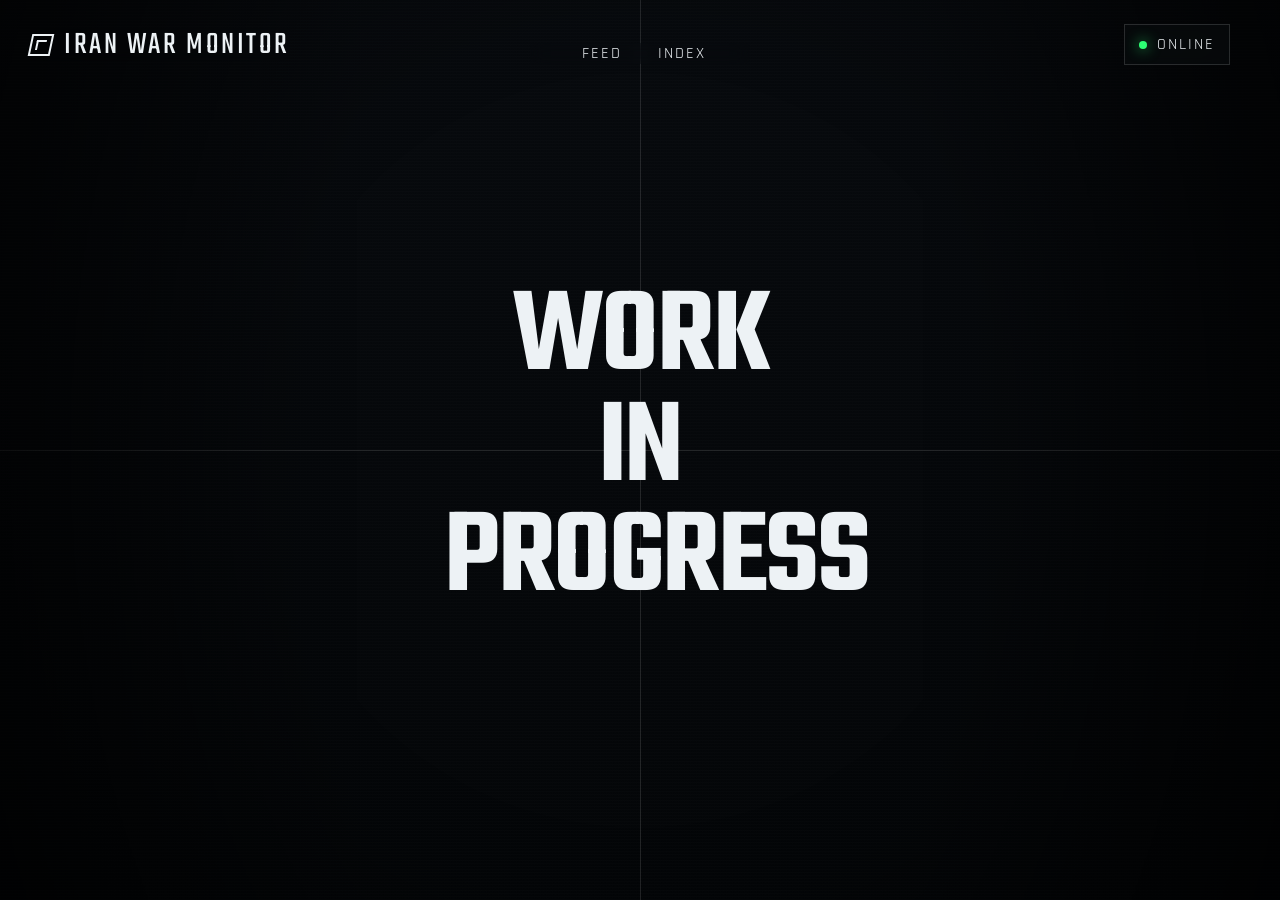
==== work-in-progress.html @ d1947c3b "Add files via upload" ====
<!DOCTYPE html>
<html lang="it">
<head>
  <meta charset="UTF-8">
  <meta name="viewport" content="width=device-width, initial-scale=1.0">
  <title>Work In Progress</title>
  <link rel="preconnect" href="https://fonts.googleapis.com">
  <link rel="preconnect" href="https://fonts.gstatic.com" crossorigin>
  <link href="https://fonts.googleapis.com/css2?family=Rajdhani:wght@400;500;600;700&family=Teko:wght@400;500;600;700&display=swap" rel="stylesheet">
  <link rel="stylesheet" href="styles.css">
  <style>
    body {
      cursor: auto;
    }
    a,
    button {
      cursor: pointer;
    }
    .wip-main {
      position: fixed;
      inset: 0;
      z-index: 1;
      display: grid;
      place-items: center;
      pointer-events: none;
    }
    .wip-title {
      margin: 0;
      font-family: "Teko", sans-serif;
      font-size: clamp(3.8rem, 9.6vw, 8.4rem);
      font-weight: 600;
      line-height: 0.9;
      letter-spacing: -0.02em;
      text-transform: uppercase;
      text-align: center;
    }
    .wip-title span {
      display: block;
    }
    .wip-page .brand-row {
      position: relative;
      z-index: 3;
    }
  </style>
</head>
<body class="wip-page">
  <div class="noise"></div>
  <div class="crosshair" aria-hidden="true"></div>

  <div class="page-shell">
    <header class="site-header">
      <div class="brand-row">
        <div class="brand-mark">
          <span class="brand-icon"></span>
          <span class="brand-name">IRAN WAR MONITOR</span>
        </div>
        <nav class="top-nav" aria-label="Navigazione principale">
          <a href="index.html#feed">Feed</a>
          <a href="work-in-progress.html">Index</a>
        </nav>
        <div class="status-chip">
          <span class="live-dot"></span>
          <span>Online</span>
        </div>
      </div>

      <main class="wip-main">
        <h1 class="wip-title">
          <span>Work</span>
          <span>In</span>
          <span>Progress</span>
        </h1>
      </main>
    </header>
  </div>
</body>
</html>
---- styles.css ----
:root {
  --bg: #06080b;
  --bg-soft: #0d1115;
  --panel: rgba(10, 13, 16, 0.76);
  --panel-line: rgba(232, 237, 241, 0.14);
  --text: #edf2f5;
  --muted: #9aa4ab;
  --hot: #ff3b30;
  --hot-soft: rgba(255, 59, 48, 0.2);
}

* {
  box-sizing: border-box;
}

html {
  background: #040608;
}

body {
  margin: 0;
  min-height: 100vh;
  overflow-x: hidden;
  cursor: none;
  color: var(--text);
  font-family: "Rajdhani", sans-serif;
  background:
    radial-gradient(circle at 50% 20%, rgba(255, 255, 255, 0.06), transparent 0 22%),
    linear-gradient(180deg, rgba(7, 10, 14, 0.82), rgba(3, 5, 7, 0.96)),
    url("https://images.unsplash.com/photo-1500382017468-9049fed747ef?auto=format&fit=crop&w=1600&q=80") center/cover no-repeat fixed;
}

body::before {
  content: "";
  position: fixed;
  inset: 0;
  pointer-events: none;
  background:
    linear-gradient(rgba(255, 255, 255, 0.03) 1px, transparent 1px),
    linear-gradient(90deg, rgba(255, 255, 255, 0.03) 1px, transparent 1px);
  background-size: 100% 3px, 3px 100%;
  opacity: 0.18;
}

body::after {
  content: "";
  position: fixed;
  inset: 0;
  pointer-events: none;
  background:
    linear-gradient(90deg, rgba(0, 0, 0, 0.46), transparent 28%, transparent 72%, rgba(0, 0, 0, 0.46)),
    radial-gradient(circle at center, transparent 48%, rgba(0, 0, 0, 0.45) 100%);
}

.noise {
  position: fixed;
  inset: 0;
  pointer-events: none;
  opacity: 0.11;
  background-image:
    repeating-linear-gradient(0deg, rgba(255, 255, 255, 0.08) 0 1px, transparent 1px 3px),
    repeating-linear-gradient(90deg, rgba(255, 255, 255, 0.03) 0 1px, transparent 1px 2px);
  mix-blend-mode: screen;
}

.cursor-layer {
  position: fixed;
  inset: 0;
  z-index: 30;
  pointer-events: none;
}

.tracker-cursor {
  position: fixed;
  left: 0;
  top: 0;
  width: 160px;
  height: 160px;
  margin-left: -80px;
  margin-top: -80px;
  pointer-events: none;
  opacity: 0;
  transition: opacity 120ms ease;
}

.tracker-cursor.is-visible {
  opacity: 1;
}

.cursor-dot {
  position: absolute;
  left: 50%;
  top: 50%;
  width: 8px;
  height: 8px;
  margin-left: -4px;
  margin-top: -4px;
  border-radius: 50%;
  background: var(--hot);
  box-shadow:
    0 0 0 4px rgba(255, 59, 48, 0.14),
    0 0 14px rgba(255, 59, 48, 0.72);
}

.cursor-line {
  position: absolute;
  background: rgba(255, 255, 255, 0.2);
}

.cursor-line-horizontal {
  left: 18px;
  right: 18px;
  top: 50%;
  height: 1px;
  margin-top: -0.5px;
}

.cursor-line-vertical {
  top: 18px;
  bottom: 18px;
  left: 50%;
  width: 1px;
  margin-left: -0.5px;
}

.crosshair {
  position: fixed;
  inset: 0;
  pointer-events: none;
}

.crosshair::before,
.crosshair::after {
  content: "";
  position: absolute;
  background: rgba(255, 255, 255, 0.12);
}

.crosshair::before {
  top: 50%;
  left: 0;
  width: 100%;
  height: 1px;
}

.crosshair::after {
  left: 50%;
  top: 0;
  width: 1px;
  height: 100%;
}

.page-shell {
  position: relative;
  z-index: 1;
  width: min(1220px, calc(100% - 32px));
  margin: 0 auto;
  padding: 18px 0 48px;
}

.site-header {
  min-height: 92vh;
  min-height: 92svh;
  display: flex;
  flex-direction: column;
  justify-content: space-between;
}

.brand-row {
  position: relative;
  display: grid;
  grid-template-columns: auto 1fr auto;
  align-items: center;
  gap: 20px;
  padding: 6px 0 24px;
}

.brand-mark,
.top-nav,
.status-chip,
.telemetry-grid,
.feed-item {
  backdrop-filter: blur(8px);
}

.brand-mark {
  display: flex;
  align-items: center;
  gap: 12px;
  font-family: "Teko", sans-serif;
  font-size: 2rem;
  letter-spacing: 0.08em;
}

.brand-icon {
  width: 22px;
  height: 22px;
  border: 2px solid currentColor;
  transform: skew(-12deg);
  position: relative;
}

.brand-icon::after {
  content: "";
  position: absolute;
  inset: 4px;
  border-top: 2px solid currentColor;
  border-left: 2px solid currentColor;
}

.brand-name {
  line-height: 1;
}

.top-nav {
  position: absolute;
  left: 50%;
  transform: translateX(-50%);
  display: grid;
  grid-template-columns: 1fr 1fr;
  column-gap: 36px;
  align-items: center;
  width: 220px;
  font-size: 1rem;
  letter-spacing: 0.12em;
  text-transform: uppercase;
}

.top-nav a:nth-child(1) {
  justify-self: end;
  text-align: right;
  padding: 0;
}

.top-nav a:nth-child(2) {
  justify-self: start;
  text-align: left;
  padding: 0;
}

.top-nav a,
.feed-link {
  color: inherit;
  text-decoration: none;
}

a,
button {
  cursor: none;
}

.status-chip {
  display: inline-flex;
  width: max-content;
  justify-self: end;
  align-items: center;
  gap: 10px;
  padding: 9px 14px;
  border: 1px solid rgba(255, 255, 255, 0.14);
  background: rgba(12, 16, 19, 0.46);
  text-transform: uppercase;
  letter-spacing: 0.12em;
}

.status-chip .live-dot {
  width: 8px;
  height: 8px;
  border-radius: 50%;
  background: #2dff74 !important;
  box-shadow: 0 0 14px rgba(45, 255, 116, 0.78) !important;
}

.hero {
  display: grid;
  grid-template-columns: 1.3fr 0.7fr;
  gap: 28px;
  align-items: end;
  padding-bottom: 8vh;
}

.eyebrow,
.section-label,
.feed-source,
.telemetry-label {
  margin: 0;
  color: #cad2d8;
  text-transform: uppercase;
  letter-spacing: 0.18em;
  font-size: 0.9rem;
}

.hero-copy {
  max-width: 760px;
}

h1,
h2,
.feed-link {
  font-family: "Teko", sans-serif;
  font-weight: 600;
  letter-spacing: -0.02em;
  text-transform: uppercase;
}

h1 {
  margin: 16px 0 0;
  font-size: clamp(5.4rem, 13vw, 10rem);
  line-height: 0.88;
  max-width: 7ch;
}

.intro {
  max-width: 34rem;
  margin: 18px 0 0;
  font-size: 1.4rem;
  line-height: 1.25;
  color: #ccd4d9;
}

.hero-side {
  display: grid;
  gap: 16px;
}

.telemetry-card,
.telemetry-grid,
.feed-panel {
  background: var(--panel);
  border: 1px solid var(--panel-line);
}

.telemetry-card {
  padding: 18px 20px;
}

.telemetry-card strong {
  display: block;
  margin-top: 6px;
  font-family: "Teko", sans-serif;
  font-size: 2.8rem;
  line-height: 0.9;
  text-transform: uppercase;
}

.telemetry-grid {
  display: grid;
  grid-template-columns: repeat(2, minmax(0, 1fr));
  gap: 1px;
  background: rgba(255, 255, 255, 0.09);
}

.telemetry-grid > div {
  padding: 16px;
  background: rgba(9, 12, 16, 0.82);
}

.telemetry-grid span {
  display: block;
  margin-bottom: 6px;
  color: var(--muted);
  text-transform: uppercase;
  letter-spacing: 0.12em;
}

.telemetry-grid strong {
  font-size: 1.15rem;
  text-transform: uppercase;
}

.feed-panel {
  width: min(860px, 100%);
  margin: -4vh auto 0;
  padding: 22px;
  box-shadow: 0 20px 80px rgba(0, 0, 0, 0.45);
}

.site-header-v2 {
  min-height: auto;
}

.v2-main {
  display: grid;
  gap: 18px;
}

.sources-panel {
  margin-top: -2vh;
}

.sources-list {
  display: flex;
  flex-wrap: wrap;
  gap: 10px;
  padding-top: 8px;
  border-top: 1px solid rgba(255, 255, 255, 0.12);
}

.source-pill {
  display: inline-flex;
  align-items: center;
  min-height: 42px;
  padding: 10px 14px;
  border: 1px solid rgba(255, 255, 255, 0.14);
  background: rgba(255, 255, 255, 0.03);
  color: var(--text);
  text-decoration: none;
  text-transform: uppercase;
  letter-spacing: 0.12em;
  font-size: 0.95rem;
}

.source-pill:hover {
  border-color: rgba(255, 255, 255, 0.32);
}

.feed-head {
  display: flex;
  justify-content: space-between;
  gap: 18px;
  align-items: end;
  margin-bottom: 14px;
}

h2 {
  margin: 8px 0 0;
  font-size: clamp(2.8rem, 5vw, 4rem);
  line-height: 0.92;
}

.refresh-button {
  border: 1px solid rgba(255, 255, 255, 0.18);
  background: rgba(255, 59, 48, 0.12);
  color: var(--text);
  padding: 12px 16px;
  font: inherit;
  font-weight: 700;
  letter-spacing: 0.1em;
  text-transform: uppercase;
  cursor: pointer;
}

.refresh-button:disabled {
  opacity: 0.6;
}

.refresh-status {
  margin: 8px 0 0;
  color: #c1c9cf;
  font-size: 0.98rem;
  line-height: 1.2;
  min-height: 1.2em;
}

.news-feed {
  border-top: 1px solid rgba(255, 255, 255, 0.12);
}

.feed-loading,
.feed-error,
.feed-empty {
  padding: 24px 0 8px;
  color: #d4dce1;
  font-size: 1.15rem;
  line-height: 1.25;
}

.feed-item {
  display: grid;
  grid-template-columns: 54px 82px 1fr;
  gap: 16px;
  align-items: start;
  padding: 18px 0;
  border-bottom: 1px solid rgba(255, 255, 255, 0.1);
}

.feed-index,
.feed-time {
  color: var(--muted);
  font-family: "Teko", sans-serif;
  font-size: 1.6rem;
  letter-spacing: 0.06em;
}

.feed-body {
  min-width: 0;
}

.feed-source {
  margin-bottom: 4px;
  color: #ff8a7a;
  font-size: 0.82rem;
}

.feed-link {
  display: inline-block;
  font-size: clamp(2rem, 3vw, 2.8rem);
  line-height: 0.95;
  transition: color 160ms ease, text-shadow 160ms ease;
}

.feed-link:hover {
  color: #ffffff;
  text-shadow: 0 0 16px rgba(255, 255, 255, 0.18);
}

.feed-note {
  margin: 8px 0 0;
  max-width: 48rem;
  color: #c1c9cf;
  font-size: 1.1rem;
  line-height: 1.2;
}

.feed-item-v2 {
  grid-template-columns: 54px 96px 1fr;
}

.analysis-box {
  margin-top: 14px;
  padding: 14px 16px;
  border-left: 1px solid rgba(255, 59, 48, 0.5);
  background: rgba(255, 255, 255, 0.035);
}

.analysis-label {
  margin: 0 0 8px;
  color: #ff8a7a;
  text-transform: uppercase;
  letter-spacing: 0.14em;
  font-size: 0.78rem;
}

.analysis-text {
  margin: 0;
  color: #d6dde2;
  font-size: 1.03rem;
  line-height: 1.35;
}

@media (max-width: 900px) {
  .brand-row,
  .hero,
  .feed-item {
    grid-template-columns: 1fr;
  }

  .top-nav {
    position: static;
    transform: none;
    width: auto;
    display: flex;
    justify-content: start;
    flex-wrap: wrap;
    gap: 14px;
  }

  .top-nav a:nth-child(1),
  .top-nav a:nth-child(2) {
    text-align: left;
    padding: 0;
  }

  .status-chip {
    justify-self: start;
  }

  .telemetry-grid {
    grid-template-columns: 1fr;
  }

  .feed-panel {
    margin-top: 0;
  }

  h1 {
    font-size: clamp(4rem, 22vw, 6.8rem);
  }

  .feed-link {
    font-size: 2.1rem;
  }

  .sources-list {
    gap: 8px;
  }
}

@media (hover: none), (pointer: coarse) {
  body {
    cursor: auto;
    background-attachment: scroll;
  }

  a,
  button {
    cursor: pointer;
  }

  .cursor-layer {
    display: none;
  }

  .brand-mark,
  .top-nav,
  .status-chip,
  .telemetry-grid,
  .feed-item {
    backdrop-filter: none;
  }
}
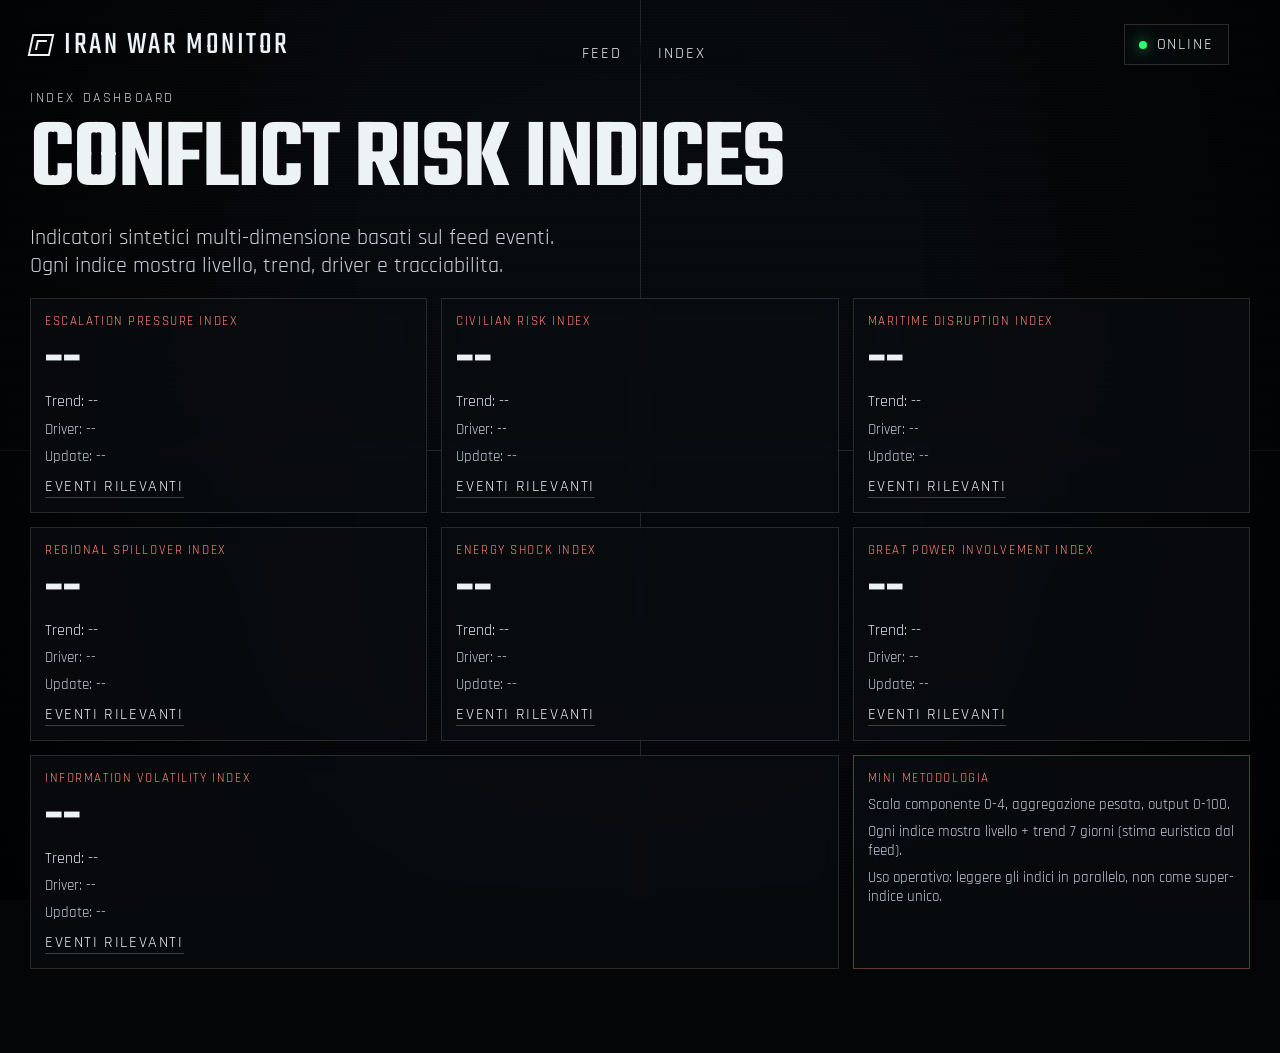
==== commit 3e71c4c0: "Add files via upload" ====
--- a/work-in-progress.html
+++ b/work-in-progress.html
@@ -3,52 +3,18 @@
 <head>
   <meta charset="UTF-8">
   <meta name="viewport" content="width=device-width, initial-scale=1.0">
-  <title>Work In Progress</title>
+  <title>Index | Iran War Monitor</title>
   <link rel="preconnect" href="https://fonts.googleapis.com">
   <link rel="preconnect" href="https://fonts.gstatic.com" crossorigin>
   <link href="https://fonts.googleapis.com/css2?family=Rajdhani:wght@400;500;600;700&family=Teko:wght@400;500;600;700&display=swap" rel="stylesheet">
   <link rel="stylesheet" href="styles.css">
-  <style>
-    body {
-      cursor: auto;
-    }
-    a,
-    button {
-      cursor: pointer;
-    }
-    .wip-main {
-      position: fixed;
-      inset: 0;
-      z-index: 1;
-      display: grid;
-      place-items: center;
-      pointer-events: none;
-    }
-    .wip-title {
-      margin: 0;
-      font-family: "Teko", sans-serif;
-      font-size: clamp(3.8rem, 9.6vw, 8.4rem);
-      font-weight: 600;
-      line-height: 0.9;
-      letter-spacing: -0.02em;
-      text-transform: uppercase;
-      text-align: center;
-    }
-    .wip-title span {
-      display: block;
-    }
-    .wip-page .brand-row {
-      position: relative;
-      z-index: 3;
-    }
-  </style>
 </head>
-<body class="wip-page">
+<body>
   <div class="noise"></div>
   <div class="crosshair" aria-hidden="true"></div>
 
   <div class="page-shell">
-    <header class="site-header">
+    <header class="site-header site-header-v2">
       <div class="brand-row">
         <div class="brand-mark">
           <span class="brand-icon"></span>
@@ -56,22 +22,97 @@
         </div>
         <nav class="top-nav" aria-label="Navigazione principale">
           <a href="index.html#feed">Feed</a>
-          <a href="work-in-progress.html">Index</a>
+          <a href="work-in-progress.html" aria-current="page">Index</a>
         </nav>
         <div class="status-chip">
           <span class="live-dot"></span>
           <span>Online</span>
         </div>
       </div>
+    </header>
 
-      <main class="wip-main">
-        <h1 class="wip-title">
-          <span>Work</span>
-          <span>In</span>
-          <span>Progress</span>
-        </h1>
-      </main>
-    </header>
+    <main class="index-main">
+      <section class="index-head">
+        <p class="section-label">Index dashboard</p>
+        <h1>Conflict Risk Indices</h1>
+        <p class="intro">
+          Indicatori sintetici multi-dimensione basati sul feed eventi. Ogni indice mostra livello, trend, driver e tracciabilita.
+        </p>
+      </section>
+
+      <section class="index-grid">
+        <article class="index-card" data-index-card="epi">
+          <p class="index-label">Escalation Pressure Index</p>
+          <strong class="index-value" data-field="value">--</strong>
+          <p class="index-trend" data-field="trend">Trend: --</p>
+          <p class="index-meta" data-field="drivers">Driver: --</p>
+          <p class="index-meta" data-field="updated">Update: --</p>
+          <a class="index-link" href="index.html#feed">Eventi rilevanti</a>
+        </article>
+
+        <article class="index-card" data-index-card="cri">
+          <p class="index-label">Civilian Risk Index</p>
+          <strong class="index-value" data-field="value">--</strong>
+          <p class="index-trend" data-field="trend">Trend: --</p>
+          <p class="index-meta" data-field="drivers">Driver: --</p>
+          <p class="index-meta" data-field="updated">Update: --</p>
+          <a class="index-link" href="index.html#feed">Eventi rilevanti</a>
+        </article>
+
+        <article class="index-card" data-index-card="mdi">
+          <p class="index-label">Maritime Disruption Index</p>
+          <strong class="index-value" data-field="value">--</strong>
+          <p class="index-trend" data-field="trend">Trend: --</p>
+          <p class="index-meta" data-field="drivers">Driver: --</p>
+          <p class="index-meta" data-field="updated">Update: --</p>
+          <a class="index-link" href="index.html#feed">Eventi rilevanti</a>
+        </article>
+
+        <article class="index-card" data-index-card="rsi">
+          <p class="index-label">Regional Spillover Index</p>
+          <strong class="index-value" data-field="value">--</strong>
+          <p class="index-trend" data-field="trend">Trend: --</p>
+          <p class="index-meta" data-field="drivers">Driver: --</p>
+          <p class="index-meta" data-field="updated">Update: --</p>
+          <a class="index-link" href="index.html#feed">Eventi rilevanti</a>
+        </article>
+
+        <article class="index-card" data-index-card="esi">
+          <p class="index-label">Energy Shock Index</p>
+          <strong class="index-value" data-field="value">--</strong>
+          <p class="index-trend" data-field="trend">Trend: --</p>
+          <p class="index-meta" data-field="drivers">Driver: --</p>
+          <p class="index-meta" data-field="updated">Update: --</p>
+          <a class="index-link" href="index.html#feed">Eventi rilevanti</a>
+        </article>
+
+        <article class="index-card" data-index-card="gpii">
+          <p class="index-label">Great Power Involvement Index</p>
+          <strong class="index-value" data-field="value">--</strong>
+          <p class="index-trend" data-field="trend">Trend: --</p>
+          <p class="index-meta" data-field="drivers">Driver: --</p>
+          <p class="index-meta" data-field="updated">Update: --</p>
+          <a class="index-link" href="index.html#feed">Eventi rilevanti</a>
+        </article>
+
+        <article class="index-card index-card-wide" data-index-card="ivi">
+          <p class="index-label">Information Volatility Index</p>
+          <strong class="index-value" data-field="value">--</strong>
+          <p class="index-trend" data-field="trend">Trend: --</p>
+          <p class="index-meta" data-field="drivers">Driver: --</p>
+          <p class="index-meta" data-field="updated">Update: --</p>
+          <a class="index-link" href="index.html#feed">Eventi rilevanti</a>
+        </article>
+
+        <article class="index-card index-methodology">
+          <p class="index-label">Mini metodologia</p>
+          <p class="index-meta">Scala componente 0-4, aggregazione pesata, output 0-100.</p>
+          <p class="index-meta">Ogni indice mostra livello + trend 7 giorni (stima euristica dal feed).</p>
+          <p class="index-meta">Uso operativo: leggere gli indici in parallelo, non come super-indice unico.</p>
+        </article>
+      </section>
+    </main>
   </div>
+  <script src="app-index.js"></script>
 </body>
 </html>
--- a/styles.css
+++ b/styles.css
@@ -537,6 +537,85 @@
   line-height: 1.35;
 }
 
+.index-main {
+  display: grid;
+  gap: 18px;
+  padding-bottom: 36px;
+}
+
+.index-head {
+  max-width: 920px;
+}
+
+.index-head h1 {
+  margin: 10px 0 0;
+  font-size: clamp(3.4rem, 8vw, 6.2rem);
+  line-height: 0.9;
+  max-width: none;
+}
+
+.index-grid {
+  display: grid;
+  grid-template-columns: repeat(3, minmax(0, 1fr));
+  gap: 14px;
+}
+
+.index-card {
+  background: var(--panel);
+  border: 1px solid var(--panel-line);
+  padding: 14px;
+  backdrop-filter: blur(8px);
+}
+
+.index-card-wide {
+  grid-column: span 2;
+}
+
+.index-label {
+  margin: 0;
+  color: #ff8a7a;
+  text-transform: uppercase;
+  letter-spacing: 0.12em;
+  font-size: 0.82rem;
+}
+
+.index-value {
+  display: block;
+  margin-top: 8px;
+  font-family: "Teko", sans-serif;
+  font-size: clamp(2.6rem, 4vw, 3.8rem);
+  line-height: 0.9;
+  text-transform: uppercase;
+}
+
+.index-trend {
+  margin: 8px 0 0;
+  color: #dfe7ec;
+  font-size: 1rem;
+  line-height: 1.2;
+}
+
+.index-meta {
+  margin: 8px 0 0;
+  color: #c3cbd2;
+  font-size: 0.95rem;
+  line-height: 1.25;
+}
+
+.index-link {
+  display: inline-block;
+  margin-top: 10px;
+  color: var(--text);
+  text-transform: uppercase;
+  letter-spacing: 0.1em;
+  text-decoration: none;
+  border-bottom: 1px solid rgba(255, 255, 255, 0.22);
+}
+
+.index-methodology {
+  border-color: rgba(255, 138, 122, 0.36);
+}
+
 @media (max-width: 900px) {
   .brand-row,
   .hero,
@@ -583,6 +662,14 @@
   .sources-list {
     gap: 8px;
   }
+
+  .index-grid {
+    grid-template-columns: 1fr;
+  }
+
+  .index-card-wide {
+    grid-column: span 1;
+  }
 }
 
 @media (hover: none), (pointer: coarse) {
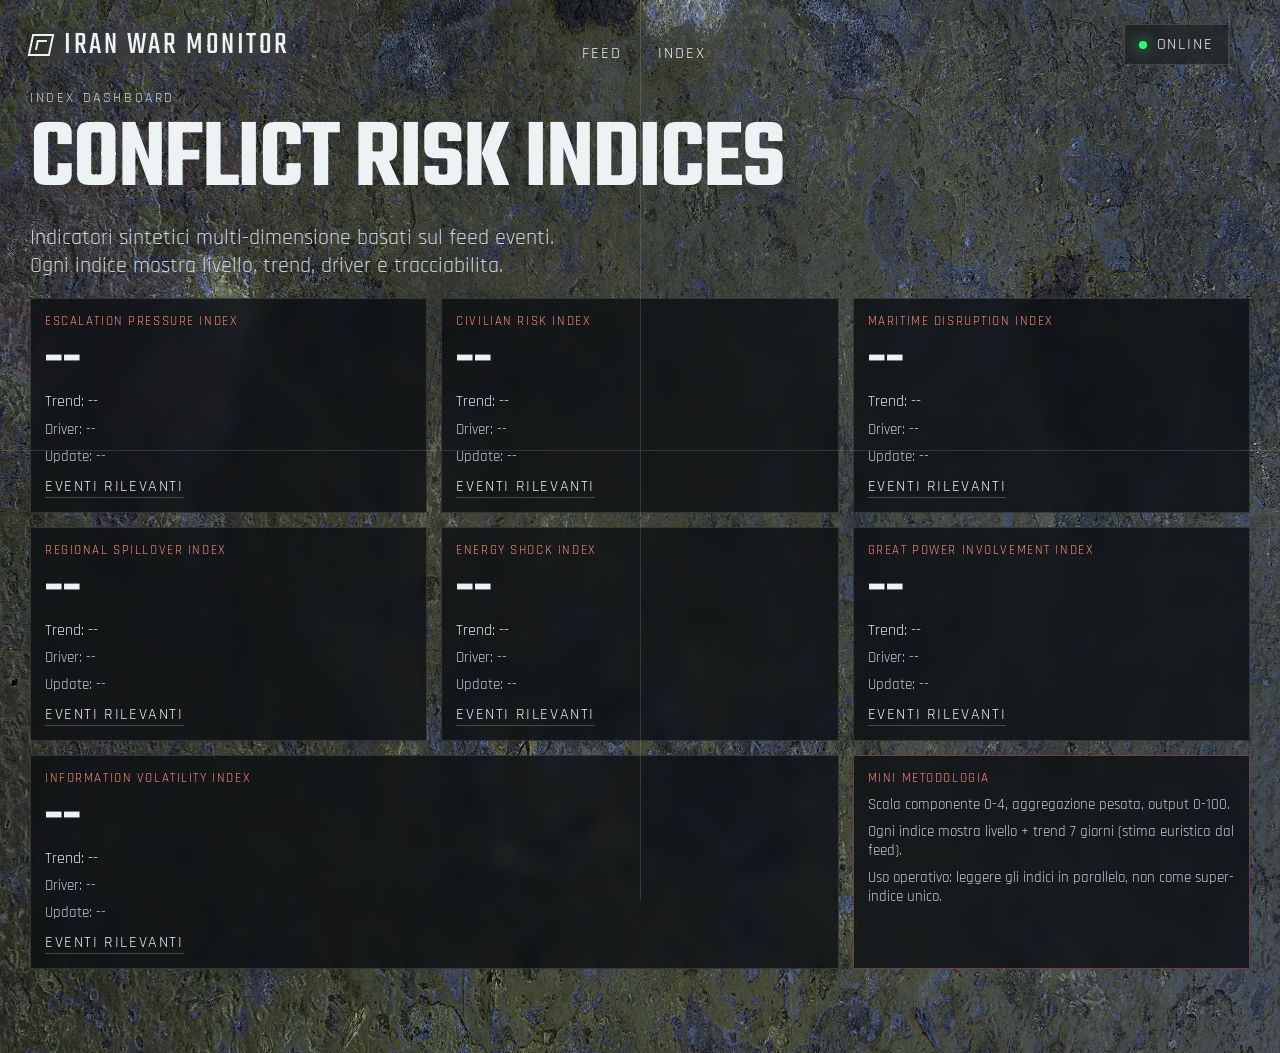
==== commit b94d1cbd: "Add files via upload" ====
--- a/work-in-progress.html
+++ b/work-in-progress.html
@@ -7,11 +7,18 @@
   <link rel="preconnect" href="https://fonts.googleapis.com">
   <link rel="preconnect" href="https://fonts.gstatic.com" crossorigin>
   <link href="https://fonts.googleapis.com/css2?family=Rajdhani:wght@400;500;600;700&family=Teko:wght@400;500;600;700&display=swap" rel="stylesheet">
-  <link rel="stylesheet" href="styles.css">
+  <link rel="stylesheet" href="styles.css?v=20260410">
 </head>
 <body>
   <div class="noise"></div>
   <div class="crosshair" aria-hidden="true"></div>
+  <div class="cursor-layer" aria-hidden="true">
+    <div id="tracker-cursor" class="tracker-cursor">
+      <span class="cursor-dot"></span>
+      <span class="cursor-line cursor-line-horizontal"></span>
+      <span class="cursor-line cursor-line-vertical"></span>
+    </div>
+  </div>
 
   <div class="page-shell">
     <header class="site-header site-header-v2">
--- a/styles.css
+++ b/styles.css
@@ -1,6 +1,6 @@
 :root {
-  --bg: #06080b;
-  --bg-soft: #0d1115;
+  --bg: #0b1117;
+  --bg-soft: #121c25;
   --panel: rgba(10, 13, 16, 0.76);
   --panel-line: rgba(232, 237, 241, 0.14);
   --text: #edf2f5;
@@ -14,7 +14,7 @@
 }
 
 html {
-  background: #040608;
+  background: #111416;
 }
 
 body {
@@ -24,43 +24,19 @@
   cursor: none;
   color: var(--text);
   font-family: "Rajdhani", sans-serif;
-  background:
-    radial-gradient(circle at 50% 20%, rgba(255, 255, 255, 0.06), transparent 0 22%),
-    linear-gradient(180deg, rgba(7, 10, 14, 0.82), rgba(3, 5, 7, 0.96)),
-    url("https://images.unsplash.com/photo-1500382017468-9049fed747ef?auto=format&fit=crop&w=1600&q=80") center/cover no-repeat fixed;
+  background: url("grunge-wall-texture.jpg?v=20260410b") center center / cover no-repeat;
 }
 
 body::before {
-  content: "";
-  position: fixed;
-  inset: 0;
-  pointer-events: none;
-  background:
-    linear-gradient(rgba(255, 255, 255, 0.03) 1px, transparent 1px),
-    linear-gradient(90deg, rgba(255, 255, 255, 0.03) 1px, transparent 1px);
-  background-size: 100% 3px, 3px 100%;
-  opacity: 0.18;
+  content: none;
 }
 
 body::after {
-  content: "";
-  position: fixed;
-  inset: 0;
-  pointer-events: none;
-  background:
-    linear-gradient(90deg, rgba(0, 0, 0, 0.46), transparent 28%, transparent 72%, rgba(0, 0, 0, 0.46)),
-    radial-gradient(circle at center, transparent 48%, rgba(0, 0, 0, 0.45) 100%);
+  content: none;
 }
 
 .noise {
-  position: fixed;
-  inset: 0;
-  pointer-events: none;
-  opacity: 0.11;
-  background-image:
-    repeating-linear-gradient(0deg, rgba(255, 255, 255, 0.08) 0 1px, transparent 1px 3px),
-    repeating-linear-gradient(90deg, rgba(255, 255, 255, 0.03) 0 1px, transparent 1px 2px);
-  mix-blend-mode: screen;
+  display: none;
 }
 
 .cursor-layer {
@@ -126,6 +102,7 @@
 .crosshair {
   position: fixed;
   inset: 0;
+  z-index: 2;
   pointer-events: none;
 }
 
@@ -133,7 +110,8 @@
 .crosshair::after {
   content: "";
   position: absolute;
-  background: rgba(255, 255, 255, 0.12);
+  background: rgba(214, 222, 228, 0.16);
+  box-shadow: 0 0 18px rgba(255, 255, 255, 0.03);
 }
 
 .crosshair::before {
@@ -224,6 +202,7 @@
   font-size: 1rem;
   letter-spacing: 0.12em;
   text-transform: uppercase;
+  backdrop-filter: none;
 }
 
 .top-nav a:nth-child(1) {
@@ -428,8 +407,11 @@
 }
 
 .refresh-button {
-  border: 1px solid rgba(255, 255, 255, 0.18);
-  background: rgba(255, 59, 48, 0.12);
+  border: 1px solid rgba(110, 154, 189, 0.34);
+  background: linear-gradient(180deg, rgba(46, 76, 102, 0.68), rgba(24, 42, 58, 0.82));
+  box-shadow:
+    inset 0 1px 0 rgba(210, 228, 241, 0.08),
+    0 10px 24px rgba(9, 16, 22, 0.18);
   color: var(--text);
   padding: 12px 16px;
   font: inherit;
@@ -437,6 +419,23 @@
   letter-spacing: 0.1em;
   text-transform: uppercase;
   cursor: pointer;
+  transition:
+    background 160ms ease,
+    border-color 160ms ease,
+    transform 160ms ease,
+    box-shadow 160ms ease;
+}
+
+.refresh-button:hover {
+  border-color: rgba(152, 190, 220, 0.52);
+  background: linear-gradient(180deg, rgba(57, 92, 122, 0.76), rgba(30, 52, 72, 0.88));
+  box-shadow:
+    inset 0 1px 0 rgba(220, 236, 247, 0.1),
+    0 14px 28px rgba(8, 15, 22, 0.24);
+}
+
+.refresh-button:active {
+  transform: translateY(1px);
 }
 
 .refresh-button:disabled {
@@ -614,6 +613,56 @@
 
 .index-methodology {
   border-color: rgba(255, 138, 122, 0.36);
+}
+
+.mdi-main-card {
+  background: var(--panel);
+  border: 1px solid var(--panel-line);
+  padding: 16px;
+  backdrop-filter: blur(8px);
+}
+
+.mdi-sub-grid {
+  display: grid;
+  grid-template-columns: repeat(2, minmax(0, 1fr));
+  gap: 14px;
+}
+
+.mdi-sub-card {
+  min-height: 280px;
+}
+
+.mdi-toggle {
+  margin-top: 10px;
+  border: 1px solid rgba(255, 255, 255, 0.2);
+  background: rgba(255, 59, 48, 0.12);
+  color: var(--text);
+  padding: 8px 12px;
+  font: inherit;
+  font-weight: 600;
+  letter-spacing: 0.06em;
+  text-transform: uppercase;
+}
+
+.mdi-components {
+  margin-top: 10px;
+  border-top: 1px solid rgba(255, 255, 255, 0.14);
+  padding-top: 10px;
+}
+
+.mdi-component-row {
+  display: flex;
+  justify-content: space-between;
+  gap: 12px;
+  padding: 5px 0;
+  color: #d5dde2;
+  font-size: 0.95rem;
+}
+
+.mdi-component-row strong {
+  font-family: "Teko", sans-serif;
+  font-size: 1.5rem;
+  line-height: 0.9;
 }
 
 @media (max-width: 900px) {
@@ -670,12 +719,18 @@
   .index-card-wide {
     grid-column: span 1;
   }
+
+  .mdi-sub-grid {
+    grid-template-columns: 1fr;
+  }
 }
 
 @media (hover: none), (pointer: coarse) {
   body {
     cursor: auto;
-    background-attachment: scroll;
+    background-position: center top;
+    background-size: auto 100vh;
+    background-repeat: repeat-y;
   }
 
   a,
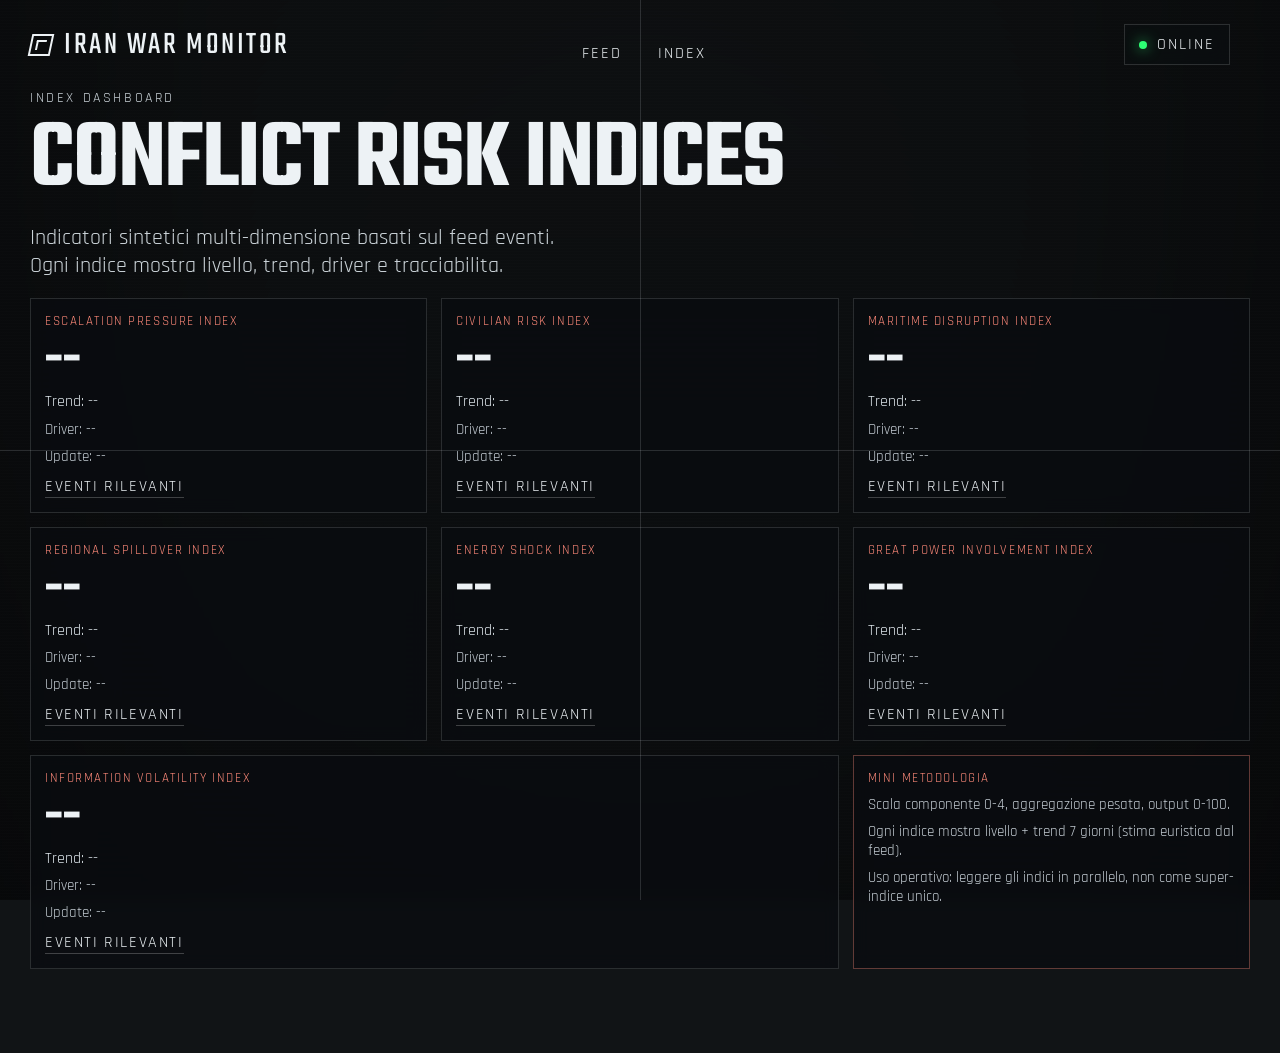
==== commit 3ce3dc64: "Add files via upload" ====
--- a/work-in-progress.html
+++ b/work-in-progress.html
@@ -7,7 +7,7 @@
   <link rel="preconnect" href="https://fonts.googleapis.com">
   <link rel="preconnect" href="https://fonts.gstatic.com" crossorigin>
   <link href="https://fonts.googleapis.com/css2?family=Rajdhani:wght@400;500;600;700&family=Teko:wght@400;500;600;700&display=swap" rel="stylesheet">
-  <link rel="stylesheet" href="styles.css?v=20260410">
+  <link rel="stylesheet" href="styles.css?v=20260410d">
 </head>
 <body>
   <div class="noise"></div>
--- a/styles.css
+++ b/styles.css
@@ -24,19 +24,50 @@
   cursor: none;
   color: var(--text);
   font-family: "Rajdhani", sans-serif;
-  background: url("grunge-wall-texture.jpg?v=20260410b") center center / cover no-repeat;
+  background: url("photo-ground-texture-pattern (1).jpg?v=20260410d") center center / cover no-repeat;
 }
 
 body::before {
-  content: none;
+  content: "";
+  position: fixed;
+  inset: 0;
+  z-index: 0;
+  pointer-events: none;
+  background:
+    repeating-linear-gradient(
+      180deg,
+      rgba(255, 255, 255, 0.028) 0,
+      rgba(255, 255, 255, 0.028) 1px,
+      transparent 1px,
+      transparent 4px
+    );
+  opacity: 0.18;
 }
 
 body::after {
-  content: none;
+  content: "";
+  position: fixed;
+  inset: 0;
+  z-index: 0;
+  pointer-events: none;
+  background:
+    linear-gradient(180deg, rgba(8, 9, 10, 0.42), rgba(5, 6, 7, 0.62)),
+    linear-gradient(90deg, rgba(4, 4, 5, 0.2), transparent 18%, transparent 82%, rgba(4, 4, 5, 0.2)),
+    radial-gradient(circle at center, transparent 44%, rgba(0, 0, 0, 0.28) 100%);
 }
 
 .noise {
-  display: none;
+  position: fixed;
+  inset: 0;
+  z-index: 1;
+  pointer-events: none;
+  opacity: 0.12;
+  background-image:
+    repeating-linear-gradient(0deg, rgba(255, 255, 255, 0.035) 0 1px, transparent 1px 3px),
+    repeating-linear-gradient(90deg, rgba(255, 255, 255, 0.018) 0 1px, transparent 1px 2px),
+    radial-gradient(circle at 20% 20%, rgba(255, 255, 255, 0.028), transparent 0 14%),
+    radial-gradient(circle at 78% 26%, rgba(255, 255, 255, 0.024), transparent 0 12%);
+  mix-blend-mode: screen;
 }
 
 .cursor-layer {
@@ -109,7 +140,7 @@
 .crosshair::before,
 .crosshair::after {
   content: "";
-  position: absolute;
+  position: fixed;
   background: rgba(214, 222, 228, 0.16);
   box-shadow: 0 0 18px rgba(255, 255, 255, 0.03);
 }
@@ -125,7 +156,7 @@
   left: 50%;
   top: 0;
   width: 1px;
-  height: 100%;
+  height: 100vh;
 }
 
 .page-shell {
@@ -733,6 +764,14 @@
     background-repeat: repeat-y;
   }
 
+  body::before {
+    opacity: 0.14;
+  }
+
+  .noise {
+    opacity: 0.09;
+  }
+
   a,
   button {
     cursor: pointer;
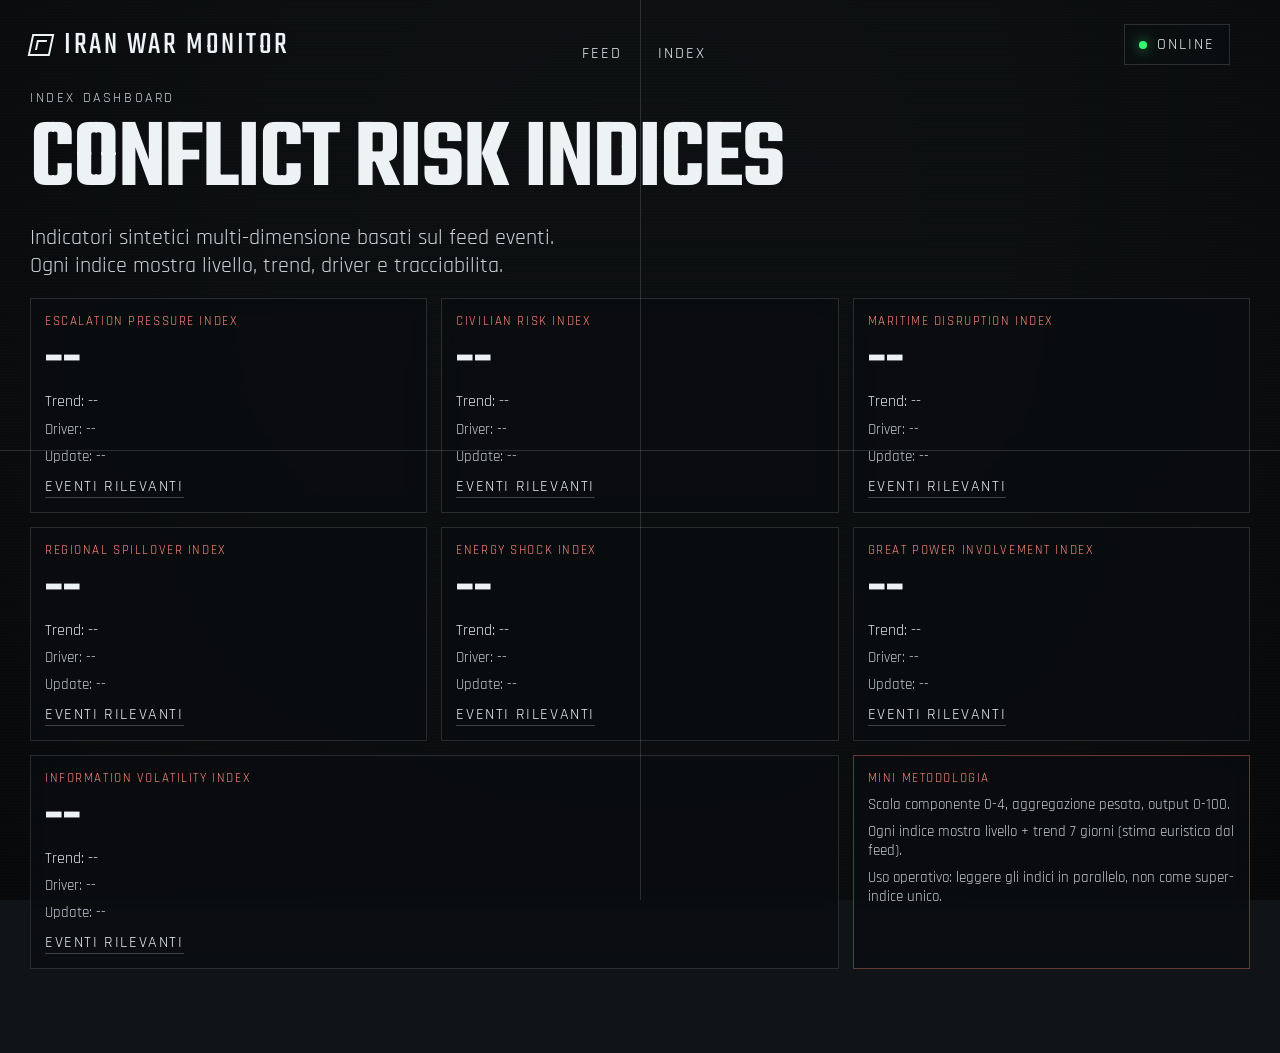
==== commit 1fa9b919: "Add files via upload" ====
--- a/work-in-progress.html
+++ b/work-in-progress.html
@@ -7,7 +7,7 @@
   <link rel="preconnect" href="https://fonts.googleapis.com">
   <link rel="preconnect" href="https://fonts.gstatic.com" crossorigin>
   <link href="https://fonts.googleapis.com/css2?family=Rajdhani:wght@400;500;600;700&family=Teko:wght@400;500;600;700&display=swap" rel="stylesheet">
-  <link rel="stylesheet" href="styles.css?v=20260410d">
+  <link rel="stylesheet" href="styles.css?v=20260410e">
 </head>
 <body>
   <div class="noise"></div>
--- a/styles.css
+++ b/styles.css
@@ -24,7 +24,10 @@
   cursor: none;
   color: var(--text);
   font-family: "Rajdhani", sans-serif;
-  background: url("photo-ground-texture-pattern (1).jpg?v=20260410d") center center / cover no-repeat;
+  background-image: url("photo-ground-texture-pattern (1).jpg?v=20260410e");
+  background-position: center top;
+  background-size: 100% auto;
+  background-repeat: repeat-y;
 }
 
 body::before {
@@ -36,12 +39,12 @@
   background:
     repeating-linear-gradient(
       180deg,
-      rgba(255, 255, 255, 0.028) 0,
-      rgba(255, 255, 255, 0.028) 1px,
+      rgba(255, 255, 255, 0.038) 0,
+      rgba(255, 255, 255, 0.038) 1px,
       transparent 1px,
-      transparent 4px
+      transparent 3px
     );
-  opacity: 0.18;
+  opacity: 0.24;
 }
 
 body::after {
@@ -61,12 +64,12 @@
   inset: 0;
   z-index: 1;
   pointer-events: none;
-  opacity: 0.12;
+  opacity: 0.16;
   background-image:
-    repeating-linear-gradient(0deg, rgba(255, 255, 255, 0.035) 0 1px, transparent 1px 3px),
-    repeating-linear-gradient(90deg, rgba(255, 255, 255, 0.018) 0 1px, transparent 1px 2px),
-    radial-gradient(circle at 20% 20%, rgba(255, 255, 255, 0.028), transparent 0 14%),
-    radial-gradient(circle at 78% 26%, rgba(255, 255, 255, 0.024), transparent 0 12%);
+    repeating-linear-gradient(0deg, rgba(255, 255, 255, 0.048) 0 1px, transparent 1px 3px),
+    repeating-linear-gradient(90deg, rgba(255, 255, 255, 0.024) 0 1px, transparent 1px 2px),
+    radial-gradient(circle at 20% 20%, rgba(255, 255, 255, 0.036), transparent 0 14%),
+    radial-gradient(circle at 78% 26%, rgba(255, 255, 255, 0.03), transparent 0 12%);
   mix-blend-mode: screen;
 }
 
@@ -146,14 +149,14 @@
 }
 
 .crosshair::before {
-  top: 50%;
+  top: 50vh;
   left: 0;
-  width: 100%;
+  width: 100vw;
   height: 1px;
 }
 
 .crosshair::after {
-  left: 50%;
+  left: 50vw;
   top: 0;
   width: 1px;
   height: 100vh;
@@ -760,16 +763,16 @@
   body {
     cursor: auto;
     background-position: center top;
-    background-size: auto 100vh;
+    background-size: 100% auto;
     background-repeat: repeat-y;
   }
 
   body::before {
-    opacity: 0.14;
+    opacity: 0.18;
   }
 
   .noise {
-    opacity: 0.09;
+    opacity: 0.12;
   }
 
   a,
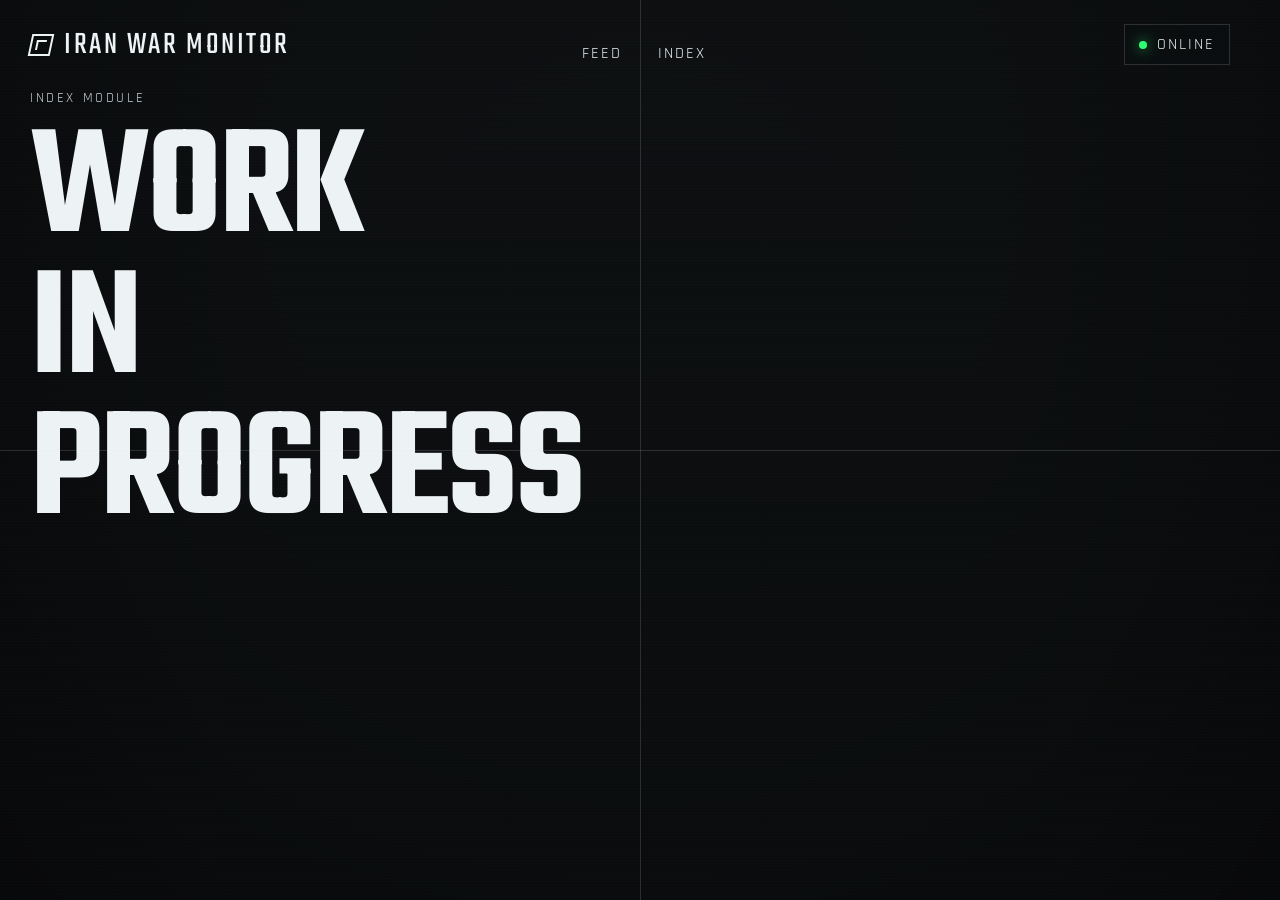
==== commit 1d47ac90: "Update work-in-progress.html" ====
--- a/work-in-progress.html
+++ b/work-in-progress.html
@@ -3,13 +3,14 @@
 <head>
   <meta charset="UTF-8">
   <meta name="viewport" content="width=device-width, initial-scale=1.0">
-  <title>Index | Iran War Monitor</title>
+  <title>Work In Progress | Iran War Monitor</title>
   <link rel="preconnect" href="https://fonts.googleapis.com">
   <link rel="preconnect" href="https://fonts.gstatic.com" crossorigin>
   <link href="https://fonts.googleapis.com/css2?family=Rajdhani:wght@400;500;600;700&family=Teko:wght@400;500;600;700&display=swap" rel="stylesheet">
-  <link rel="stylesheet" href="styles.css?v=20260410e">
+  <link rel="stylesheet" href="styles.css?v=20260410g">
 </head>
 <body>
+  <div class="background-layer" aria-hidden="true"></div>
   <div class="noise"></div>
   <div class="crosshair" aria-hidden="true"></div>
   <div class="cursor-layer" aria-hidden="true">
@@ -38,88 +39,12 @@
       </div>
     </header>
 
-    <main class="index-main">
-      <section class="index-head">
-        <p class="section-label">Index dashboard</p>
-        <h1>Conflict Risk Indices</h1>
-        <p class="intro">
-          Indicatori sintetici multi-dimensione basati sul feed eventi. Ogni indice mostra livello, trend, driver e tracciabilita.
-        </p>
-      </section>
-
-      <section class="index-grid">
-        <article class="index-card" data-index-card="epi">
-          <p class="index-label">Escalation Pressure Index</p>
-          <strong class="index-value" data-field="value">--</strong>
-          <p class="index-trend" data-field="trend">Trend: --</p>
-          <p class="index-meta" data-field="drivers">Driver: --</p>
-          <p class="index-meta" data-field="updated">Update: --</p>
-          <a class="index-link" href="index.html#feed">Eventi rilevanti</a>
-        </article>
-
-        <article class="index-card" data-index-card="cri">
-          <p class="index-label">Civilian Risk Index</p>
-          <strong class="index-value" data-field="value">--</strong>
-          <p class="index-trend" data-field="trend">Trend: --</p>
-          <p class="index-meta" data-field="drivers">Driver: --</p>
-          <p class="index-meta" data-field="updated">Update: --</p>
-          <a class="index-link" href="index.html#feed">Eventi rilevanti</a>
-        </article>
-
-        <article class="index-card" data-index-card="mdi">
-          <p class="index-label">Maritime Disruption Index</p>
-          <strong class="index-value" data-field="value">--</strong>
-          <p class="index-trend" data-field="trend">Trend: --</p>
-          <p class="index-meta" data-field="drivers">Driver: --</p>
-          <p class="index-meta" data-field="updated">Update: --</p>
-          <a class="index-link" href="index.html#feed">Eventi rilevanti</a>
-        </article>
-
-        <article class="index-card" data-index-card="rsi">
-          <p class="index-label">Regional Spillover Index</p>
-          <strong class="index-value" data-field="value">--</strong>
-          <p class="index-trend" data-field="trend">Trend: --</p>
-          <p class="index-meta" data-field="drivers">Driver: --</p>
-          <p class="index-meta" data-field="updated">Update: --</p>
-          <a class="index-link" href="index.html#feed">Eventi rilevanti</a>
-        </article>
-
-        <article class="index-card" data-index-card="esi">
-          <p class="index-label">Energy Shock Index</p>
-          <strong class="index-value" data-field="value">--</strong>
-          <p class="index-trend" data-field="trend">Trend: --</p>
-          <p class="index-meta" data-field="drivers">Driver: --</p>
-          <p class="index-meta" data-field="updated">Update: --</p>
-          <a class="index-link" href="index.html#feed">Eventi rilevanti</a>
-        </article>
-
-        <article class="index-card" data-index-card="gpii">
-          <p class="index-label">Great Power Involvement Index</p>
-          <strong class="index-value" data-field="value">--</strong>
-          <p class="index-trend" data-field="trend">Trend: --</p>
-          <p class="index-meta" data-field="drivers">Driver: --</p>
-          <p class="index-meta" data-field="updated">Update: --</p>
-          <a class="index-link" href="index.html#feed">Eventi rilevanti</a>
-        </article>
-
-        <article class="index-card index-card-wide" data-index-card="ivi">
-          <p class="index-label">Information Volatility Index</p>
-          <strong class="index-value" data-field="value">--</strong>
-          <p class="index-trend" data-field="trend">Trend: --</p>
-          <p class="index-meta" data-field="drivers">Driver: --</p>
-          <p class="index-meta" data-field="updated">Update: --</p>
-          <a class="index-link" href="index.html#feed">Eventi rilevanti</a>
-        </article>
-
-        <article class="index-card index-methodology">
-          <p class="index-label">Mini metodologia</p>
-          <p class="index-meta">Scala componente 0-4, aggregazione pesata, output 0-100.</p>
-          <p class="index-meta">Ogni indice mostra livello + trend 7 giorni (stima euristica dal feed).</p>
-          <p class="index-meta">Uso operativo: leggere gli indici in parallelo, non come super-indice unico.</p>
-        </article>
+    <main class="wip-main">
+      <section class="wip-hero">
+        <p class="section-label">Index module</p>
+        <h1 class="wip-title">Work<br>In<br>Progress</h1>
       </section>
     </main>
   </div>
-  <script src="app-index.js"></script>
 </body>
 </html>
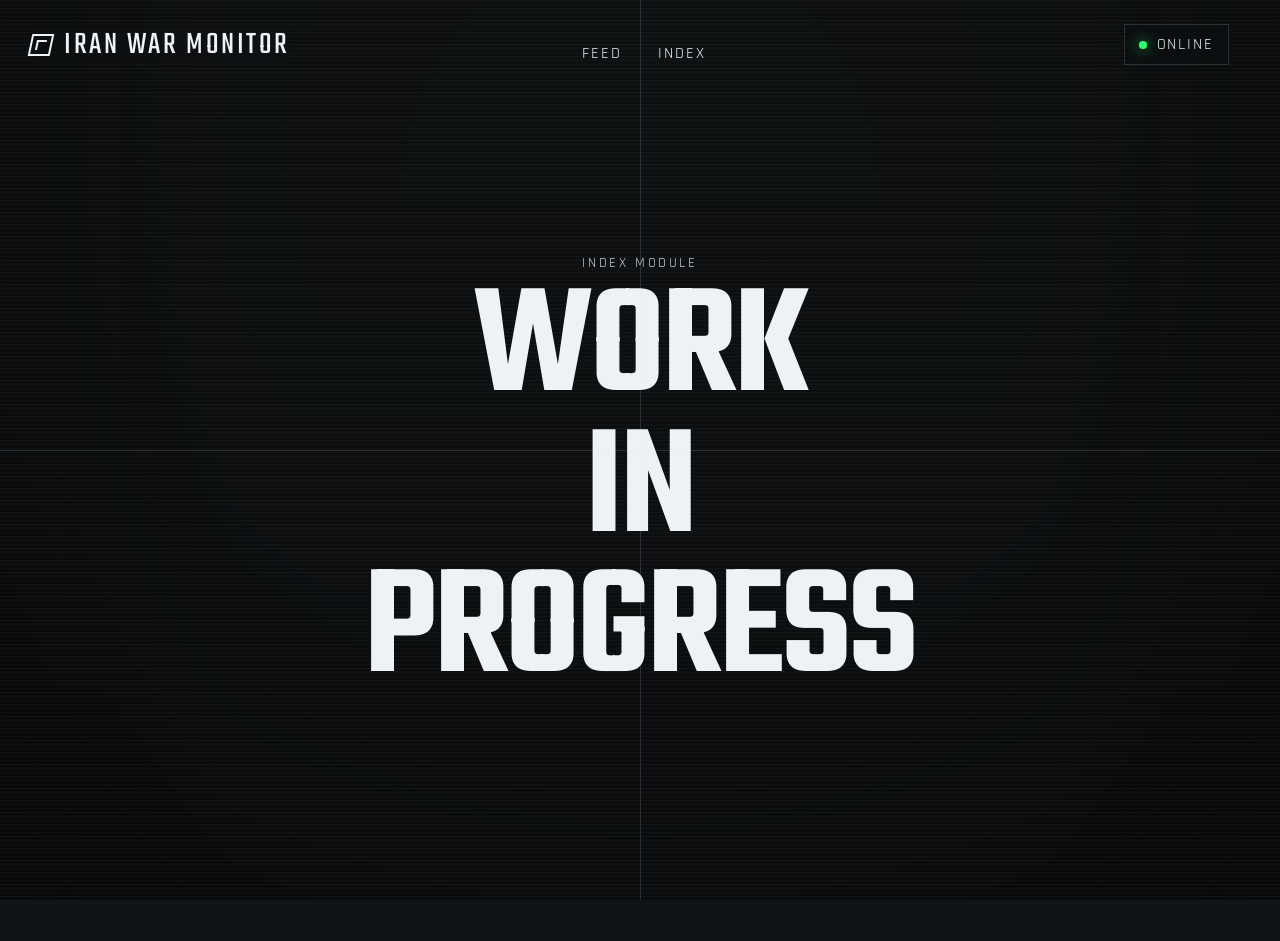
==== commit 9f77faca: "Add files via upload" ====
--- a/work-in-progress.html
+++ b/work-in-progress.html
@@ -46,5 +46,6 @@
       </section>
     </main>
   </div>
+  <script src="app-wip.js"></script>
 </body>
 </html>
--- a/styles.css
+++ b/styles.css
@@ -24,37 +24,45 @@
   cursor: none;
   color: var(--text);
   font-family: "Rajdhani", sans-serif;
-  background-image: url("photo-ground-texture-pattern (1).jpg?v=20260410e");
+  background: transparent;
+}
+
+.background-layer {
+  position: fixed;
+  inset: 0;
+  z-index: 0;
+  pointer-events: none;
+  background-image: url("photo-ground-texture-pattern (1).jpg?v=20260410g");
   background-position: center top;
   background-size: 100% auto;
-  background-repeat: repeat-y;
+  background-repeat: no-repeat;
 }
 
 body::before {
   content: "";
   position: fixed;
   inset: 0;
-  z-index: 0;
+  z-index: 2;
   pointer-events: none;
   background:
     repeating-linear-gradient(
       180deg,
-      rgba(255, 255, 255, 0.038) 0,
-      rgba(255, 255, 255, 0.038) 1px,
+      rgba(255, 255, 255, 0.075) 0,
+      rgba(255, 255, 255, 0.075) 1px,
       transparent 1px,
-      transparent 3px
+      transparent 4px
     );
-  opacity: 0.24;
+  opacity: 0.38;
 }
 
 body::after {
   content: "";
   position: fixed;
   inset: 0;
-  z-index: 0;
+  z-index: 1;
   pointer-events: none;
   background:
-    linear-gradient(180deg, rgba(8, 9, 10, 0.42), rgba(5, 6, 7, 0.62)),
+    linear-gradient(180deg, rgba(8, 9, 10, 0.46), rgba(5, 6, 7, 0.66)),
     linear-gradient(90deg, rgba(4, 4, 5, 0.2), transparent 18%, transparent 82%, rgba(4, 4, 5, 0.2)),
     radial-gradient(circle at center, transparent 44%, rgba(0, 0, 0, 0.28) 100%);
 }
@@ -62,14 +70,14 @@
 .noise {
   position: fixed;
   inset: 0;
-  z-index: 1;
+  z-index: 3;
   pointer-events: none;
-  opacity: 0.16;
+  opacity: 0.2;
   background-image:
-    repeating-linear-gradient(0deg, rgba(255, 255, 255, 0.048) 0 1px, transparent 1px 3px),
-    repeating-linear-gradient(90deg, rgba(255, 255, 255, 0.024) 0 1px, transparent 1px 2px),
-    radial-gradient(circle at 20% 20%, rgba(255, 255, 255, 0.036), transparent 0 14%),
-    radial-gradient(circle at 78% 26%, rgba(255, 255, 255, 0.03), transparent 0 12%);
+    repeating-linear-gradient(0deg, rgba(255, 255, 255, 0.058) 0 1px, transparent 1px 3px),
+    repeating-linear-gradient(90deg, rgba(255, 255, 255, 0.03) 0 1px, transparent 1px 2px),
+    radial-gradient(circle at 20% 20%, rgba(255, 255, 255, 0.042), transparent 0 14%),
+    radial-gradient(circle at 78% 26%, rgba(255, 255, 255, 0.036), transparent 0 12%);
   mix-blend-mode: screen;
 }
 
@@ -135,9 +143,13 @@
 
 .crosshair {
   position: fixed;
-  inset: 0;
-  z-index: 2;
+  left: 0;
+  top: 0;
+  width: 100vw;
+  height: 100dvh;
+  z-index: 4;
   pointer-events: none;
+  transform: translateZ(0);
 }
 
 .crosshair::before,
@@ -149,22 +161,22 @@
 }
 
 .crosshair::before {
-  top: 50vh;
+  top: calc(50dvh - 0.5px);
   left: 0;
   width: 100vw;
   height: 1px;
 }
 
 .crosshair::after {
-  left: 50vw;
+  left: calc(50vw - 0.5px);
   top: 0;
   width: 1px;
-  height: 100vh;
+  height: 100dvh;
 }
 
 .page-shell {
   position: relative;
-  z-index: 1;
+  z-index: 3;
   width: min(1220px, calc(100% - 32px));
   margin: 0 auto;
   padding: 18px 0 48px;
@@ -576,6 +588,27 @@
   padding-bottom: 36px;
 }
 
+.wip-main {
+  min-height: calc(100vh - 96px);
+  min-height: calc(100dvh - 96px);
+  display: grid;
+  place-items: center;
+  padding: 24px 0 48px;
+}
+
+.wip-hero {
+  display: grid;
+  justify-items: center;
+  text-align: center;
+  gap: 10px;
+}
+
+.wip-title {
+  margin: 0;
+  max-width: none;
+  text-align: center;
+}
+
 .index-head {
   max-width: 920px;
 }
@@ -750,6 +783,11 @@
     grid-template-columns: 1fr;
   }
 
+  .wip-main {
+    min-height: calc(100vh - 120px);
+    min-height: calc(100dvh - 120px);
+  }
+
   .index-card-wide {
     grid-column: span 1;
   }
@@ -762,17 +800,20 @@
 @media (hover: none), (pointer: coarse) {
   body {
     cursor: auto;
+  }
+
+  .background-layer {
     background-position: center top;
-    background-size: 100% auto;
-    background-repeat: repeat-y;
+    background-size: cover;
+    background-repeat: no-repeat;
   }
 
   body::before {
-    opacity: 0.18;
+    opacity: 0.3;
   }
 
   .noise {
-    opacity: 0.12;
+    opacity: 0.15;
   }
 
   a,
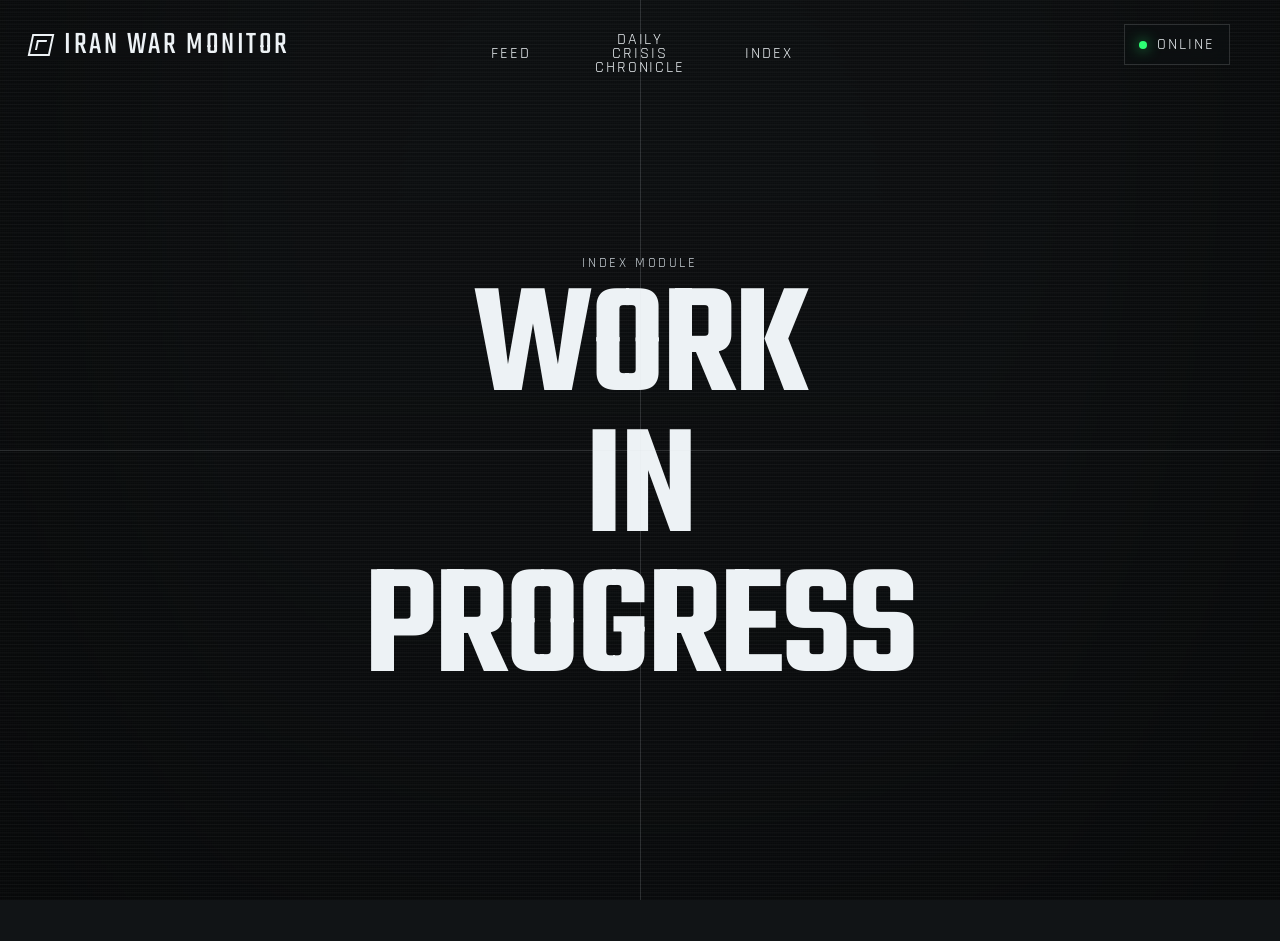
==== commit 5bc6810c: "Add files via upload" ====
--- a/work-in-progress.html
+++ b/work-in-progress.html
@@ -8,6 +8,7 @@
   <link rel="preconnect" href="https://fonts.gstatic.com" crossorigin>
   <link href="https://fonts.googleapis.com/css2?family=Rajdhani:wght@400;500;600;700&family=Teko:wght@400;500;600;700&display=swap" rel="stylesheet">
   <link rel="stylesheet" href="styles.css?v=20260410g">
+  <link rel="stylesheet" href="daily-nav.css?v=20260410d">
 </head>
 <body>
   <div class="background-layer" aria-hidden="true"></div>
@@ -28,8 +29,13 @@
           <span class="brand-icon"></span>
           <span class="brand-name">IRAN WAR MONITOR</span>
         </div>
-        <nav class="top-nav" aria-label="Navigazione principale">
+        <nav class="top-nav top-nav-triple" aria-label="Navigazione principale">
           <a href="index.html#feed">Feed</a>
+          <a href="daily-crisis-chronicle.html" class="nav-daily-stack" aria-label="Daily Crisis Chronicle">
+            <span>Daily</span>
+            <span>Crisis</span>
+            <span>Chronicle</span>
+          </a>
           <a href="work-in-progress.html" aria-current="page">Index</a>
         </nav>
         <div class="status-chip">
--- a/daily-nav.css
+++ b/daily-nav.css
@@ -0,0 +1,81 @@
+.top-nav.top-nav-triple {
+  grid-template-columns: 86px 132px 86px;
+  width: 344px;
+  column-gap: 20px;
+  justify-content: center;
+  align-items: center;
+}
+
+.top-nav.top-nav-triple a {
+  display: inline-flex;
+  align-items: center;
+  justify-content: center;
+  min-height: 42px;
+  width: 100%;
+  justify-self: stretch;
+  text-align: center;
+  padding: 0;
+}
+
+.top-nav.top-nav-triple a:nth-child(1),
+.top-nav.top-nav-triple a:nth-child(2),
+.top-nav.top-nav-triple a:nth-child(3) {
+  justify-self: center;
+  text-align: center;
+  padding: 0;
+}
+
+.nav-daily-stack {
+  flex-direction: column;
+  min-width: 132px;
+  line-height: 0.82;
+  letter-spacing: 0.12em;
+  gap: 1px;
+}
+
+.nav-daily-stack span {
+  display: block;
+}
+
+@media (max-width: 900px) {
+  .top-nav.top-nav-triple {
+    grid-template-columns: 76px 112px 76px;
+    width: 296px;
+    max-width: 296px;
+    column-gap: 10px;
+  }
+
+  .top-nav.top-nav-triple a {
+    min-height: 46px;
+    font-size: 0.92rem;
+  }
+
+  .nav-daily-stack {
+    min-width: 112px;
+    line-height: 0.82;
+    letter-spacing: 0.1em;
+    font-size: 0.84rem;
+  }
+}
+
+@media (max-width: 640px) {
+  .top-nav.top-nav-triple {
+    grid-template-columns: 66px 96px 66px;
+    width: 244px;
+    max-width: 244px;
+    column-gap: 8px;
+  }
+
+  .top-nav.top-nav-triple a {
+    min-height: 50px;
+    font-size: 0.84rem;
+    letter-spacing: 0.1em;
+  }
+
+  .nav-daily-stack {
+    min-width: 96px;
+    font-size: 0.74rem;
+    line-height: 0.8;
+    letter-spacing: 0.08em;
+  }
+}
